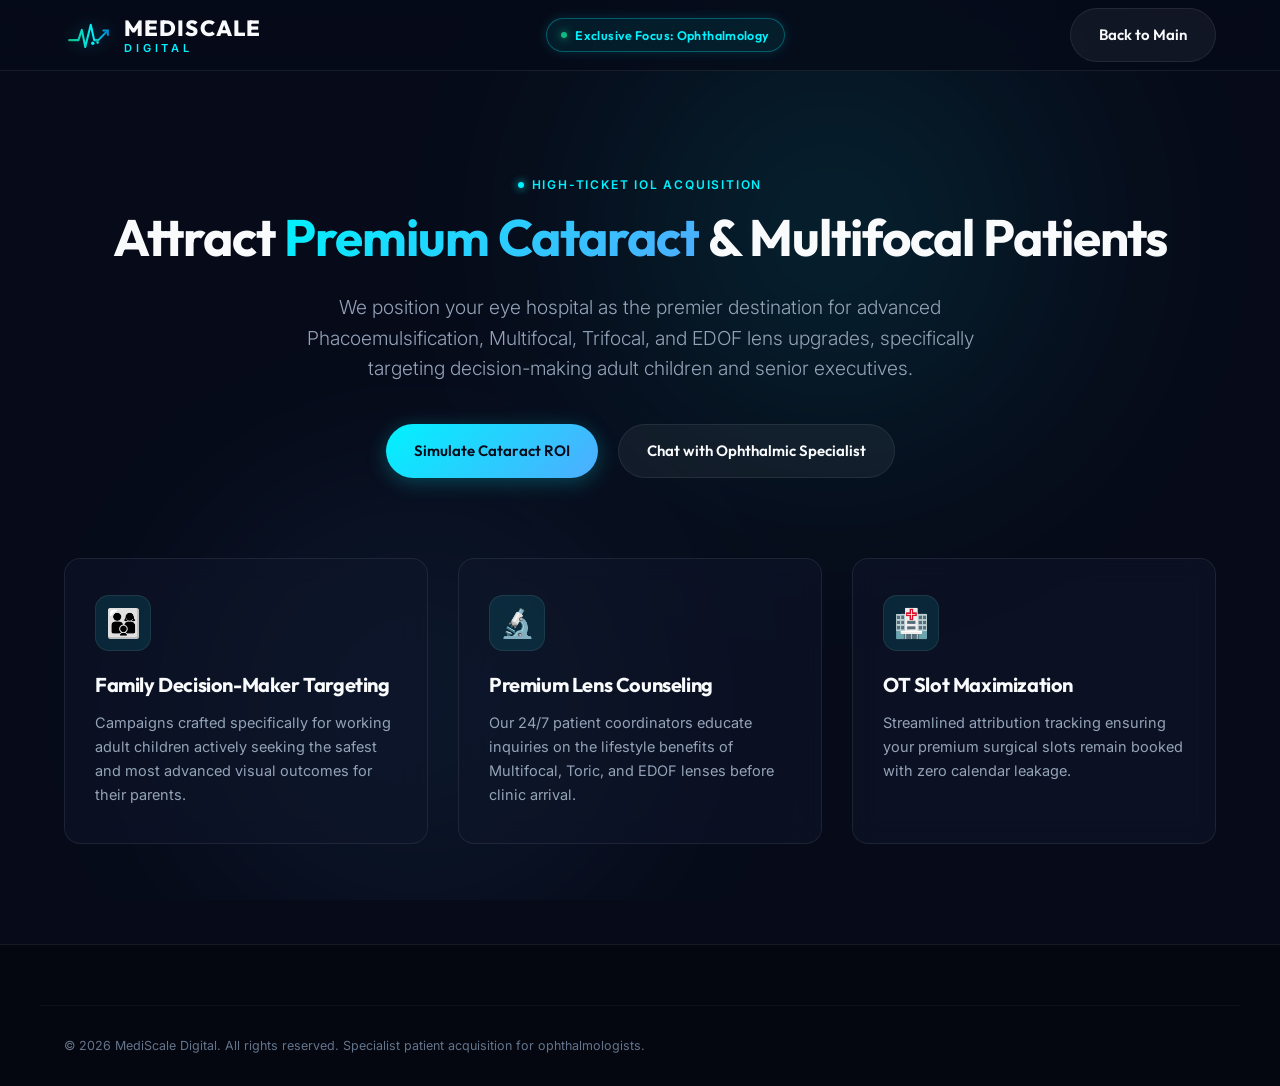
==== cataract-marketing/index.html @ 75ae9ee7 "feat: reposition to pure ophthalmic patient acquisition agency and remove dental vertical" ====
﻿<!DOCTYPE html>
<html lang="en">
<head>
    <meta charset="UTF-8">
    <meta name="viewport" content="width=device-width, initial-scale=1.0">
    <title>Premium Cataract & Multifocal IOL Marketing | MediScale Digital</title>
    <meta name="description" content="Generate high-ticket Premium Cataract, Multifocal, and Trifocal IOL bookings for your eye hospital. Ethically designed medical campaigns tailored for Tier-1 Indian families.">
    <meta name="robots" content="index, follow">
    <meta property="og:title" content="Premium Cataract & Multifocal IOL Marketing | MediScale Digital">
    <meta property="og:description" content="Fill your surgery slots with premium IOL candidates using targeted Google & Meta ad funnels.">
    <meta property="og:image" content="../assets/dashboard-preview.png">
    <meta property="og:type" content="website">
    <link rel="stylesheet" href="../style.css">
</head>
<body>
    <div class="bg-glow-wrapper">
        <div class="bg-glow glow-1"></div>
        <div class="bg-glow glow-2"></div>
    </div>

    <header class="header">
        <div class="container nav-container">
            <a href="/" class="logo">
                <svg class="logo-svg" width="48" height="48" viewBox="0 0 140 100" fill="none" xmlns="http://www.w3.org/2000/svg">
                    <path d="M15 65 H42 L52 35 L62 85 L78 20 L88 65 H100 L128 37" stroke="url(#logo-grad)" stroke-width="6" stroke-linecap="round" stroke-linejoin="round" />
                    <path d="M115 37 H128 V50" stroke="url(#logo-grad)" stroke-width="6" stroke-linecap="round" stroke-linejoin="round" />
                    <circle cx="84" cy="74" r="5" fill="#00f2fe" />
                    <circle cx="94" cy="66" r="3.5" fill="#10b981" />
                    <circle cx="98" cy="72" r="3.5" fill="#00f2fe" />
                    <defs>
                        <linearGradient id="logo-grad" x1="15" y1="52.5" x2="128" y2="52.5" gradientUnits="userSpaceOnUse">
                            <stop offset="0%" stop-color="#10b981" />
                            <stop offset="60%" stop-color="#00f2fe" />
                            <stop offset="100%" stop-color="#0284c7" />
                        </linearGradient>
                    </defs>
                </svg>
                <div class="logo-text-wrapper">
                    <span class="logo-title">MEDISCALE</span>
                    <span class="logo-subtitle">DIGITAL</span>
                </div>
            </a>
            <span class="focus-badge"><span class="badge-dot"></span>Exclusive Focus: Ophthalmology</span>
            <div class="nav-cta">
                <a href="/" class="btn btn-secondary">Back to Main</a>
            </div>
        </div>
    </header>

    <main>
        <section class="section-padding" style="padding-top: 170px;">
            <div class="container text-center">
                <span class="eyebrow">High-Ticket IOL Acquisition</span>
                <h1 style="font-size: 3.2rem; margin-bottom: 24px;">Attract <span class="text-gradient">Premium Cataract</span> & Multifocal Patients</h1>
                <p class="lead" style="margin-bottom: 40px;">
                    We position your eye hospital as the premier destination for advanced Phacoemulsification, Multifocal, Trifocal, and EDOF lens upgrades, specifically targeting decision-making adult children and senior executives.
                </p>
                <div style="display:flex; justify-content:center; gap:20px; flex-wrap:wrap;">
                    <a href="/#calculator" class="btn btn-primary">Simulate Cataract ROI</a>
                    <a href="https://wa.me/917008936930?text=Hi%20MediScale%20Digital%2C%20I%27d%20like%20to%20discuss%20Cataract%20IOL%20campaigns" class="btn btn-secondary" target="_blank">Chat with Ophthalmic Specialist</a>
                </div>

                <div class="mastery-grid" style="margin-top: 80px; text-align: left;">
                    <div class="glass-card mastery-card">
                        <div class="mastery-icon">👨‍👩‍👦</div>
                        <h3>Family Decision-Maker Targeting</h3>
                        <p>Campaigns crafted specifically for working adult children actively seeking the safest and most advanced visual outcomes for their parents.</p>
                    </div>
                    <div class="glass-card mastery-card">
                        <div class="mastery-icon">🔬</div>
                        <h3>Premium Lens Counseling</h3>
                        <p>Our 24/7 patient coordinators educate inquiries on the lifestyle benefits of Multifocal, Toric, and EDOF lenses before clinic arrival.</p>
                    </div>
                    <div class="glass-card mastery-card">
                        <div class="mastery-icon">🏥</div>
                        <h3>OT Slot Maximization</h3>
                        <p>Streamlined attribution tracking ensuring your premium surgical slots remain booked with zero calendar leakage.</p>
                    </div>
                </div>
            </div>
        </section>
    </main>

    <footer class="footer">
        <div class="container footer-bottom text-center">
            <p>&copy; 2026 MediScale Digital. All rights reserved. Specialist patient acquisition for ophthalmologists.</p>
        </div>
    </footer>
</body>
</html>
---- style.css ----
/* MediScale Digital Custom Styling System */
@import url('https://fonts.googleapis.com/css2?family=Inter:wght@300;400;500;600&family=Outfit:wght@400;500;600;700;800&display=swap');

:root {
    /* Color Palette */
    --bg-dark: #070b19;
    --bg-card: rgba(15, 23, 42, 0.55);
    --bg-card-hover: rgba(23, 37, 84, 0.7);
    --border-glass: rgba(255, 255, 255, 0.08);
    --border-hover: rgba(0, 242, 254, 0.25);
    
    --primary: #00f2fe; /* Neon Cyan */
    --primary-glow: rgba(0, 242, 254, 0.4);
    --secondary: #4facfe; /* Royal Blue */
    --secondary-glow: rgba(79, 172, 254, 0.4);
    --accent: #10b981; /* Green/Emerald for success/CTAs */
    --accent-glow: rgba(16, 185, 129, 0.3);
    
    --text-main: #f8fafc;
    --text-muted: #94a3b8;
    --text-dim: #64748b;
    
    /* Layout Constants */
    --max-width: 1200px;
    --transition: all 0.3s cubic-bezier(0.4, 0, 0.2, 1);
}

/* Base Styles */
* {
    margin: 0;
    padding: 0;
    box-sizing: border-box;
}

html {
    scroll-behavior: smooth;
    font-size: 16px;
}

body {
    background-color: var(--bg-dark);
    color: var(--text-main);
    font-family: 'Inter', sans-serif;
    line-height: 1.6;
    overflow-x: hidden;
}

h1, h2, h3, h4, h5, h6 {
    font-family: 'Outfit', sans-serif;
    font-weight: 700;
    letter-spacing: -0.02em;
    line-height: 1.2;
}

/* Background Gradients & Glow Effects */
.bg-glow-wrapper {
    position: fixed;
    top: 0;
    left: 0;
    width: 100vw;
    height: 100vh;
    z-index: -1;
    overflow: hidden;
    pointer-events: none;
}

.bg-glow {
    position: absolute;
    border-radius: 50%;
    filter: blur(120px);
    opacity: 0.15;
}

.glow-1 {
    top: -10%;
    right: 10%;
    width: 50vw;
    height: 50vw;
    background: radial-gradient(circle, var(--primary) 0%, transparent 70%);
}

.glow-2 {
    bottom: -10%;
    left: 10%;
    width: 45vw;
    height: 45vw;
    background: radial-gradient(circle, var(--secondary) 0%, transparent 70%);
}

/* Utilities */
.container {
    max-width: var(--max-width);
    margin: 0 auto;
    padding: 0 24px;
}

.section-padding {
    padding: 100px 0;
}

.text-center { text-align: center; }
.text-gradient {
    background: linear-gradient(135deg, var(--primary) 0%, var(--secondary) 100%);
    -webkit-background-clip: text;
    -webkit-text-fill-color: transparent;
}

.eyebrow {
    font-size: 12px;
    text-transform: uppercase;
    letter-spacing: 0.15em;
    color: var(--primary);
    font-weight: 600;
    margin-bottom: 12px;
    display: inline-flex;
    align-items: center;
    gap: 8px;
}

.eyebrow::before {
    content: '';
    display: block;
    width: 6px;
    height: 6px;
    background: var(--primary);
    border-radius: 50%;
    box-shadow: 0 0 8px var(--primary);
}

.lead {
    font-size: 1.2rem;
    color: var(--text-muted);
    max-width: 700px;
    margin: 16px auto 0;
    font-weight: 300;
}

/* Buttons */
.btn {
    display: inline-flex;
    align-items: center;
    justify-content: center;
    padding: 14px 28px;
    border-radius: 50px;
    font-family: 'Outfit', sans-serif;
    font-weight: 600;
    font-size: 15px;
    text-decoration: none;
    cursor: pointer;
    transition: var(--transition);
    border: none;
}

.btn-primary {
    background: linear-gradient(135deg, var(--primary) 0%, var(--secondary) 100%);
    color: #070b19;
    box-shadow: 0 4px 20px rgba(0, 242, 254, 0.25);
}

.btn-primary:hover {
    transform: translateY(-2px);
    box-shadow: 0 6px 24px rgba(0, 242, 254, 0.4);
}

.btn-secondary {
    background: rgba(255, 255, 255, 0.05);
    border: 1px solid var(--border-glass);
    color: var(--text-main);
}

.btn-secondary:hover {
    background: rgba(255, 255, 255, 0.1);
    border-color: var(--primary);
    color: var(--primary);
    transform: translateY(-2px);
}

.btn-accent {
    background: var(--accent);
    color: #070b19;
    box-shadow: 0 4px 15px var(--accent-glow);
}

.btn-accent:hover {
    transform: translateY(-2px);
    box-shadow: 0 6px 20px rgba(16, 185, 129, 0.5);
}

/* Glassmorphic Card */
.glass-card {
    background: var(--bg-card);
    border: 1px solid var(--border-glass);
    border-radius: 16px;
    backdrop-filter: blur(12px);
    -webkit-backdrop-filter: blur(12px);
    transition: var(--transition);
}

.glass-card:hover {
    border-color: var(--border-hover);
    background: var(--bg-card-hover);
    box-shadow: 0 12px 30px rgba(0, 0, 0, 0.3);
}

/* Header & Navigation */
.header {
    position: fixed;
    top: 0;
    left: 0;
    width: 100%;
    z-index: 1000;
    background: rgba(7, 11, 25, 0.7);
    backdrop-filter: blur(10px);
    -webkit-backdrop-filter: blur(10px);
    border-bottom: 1px solid var(--border-glass);
    transition: var(--transition);
}

.header.scrolled {
    padding: 10px 0;
    background: rgba(7, 11, 25, 0.92);
}

.nav-container {
    display: flex;
    justify-content: space-between;
    align-items: center;
    height: 70px;
}

.logo {
    display: flex;
    align-items: center;
    gap: 12px;
    text-decoration: none;
    color: var(--text-main);
}

.logo-svg {
    filter: drop-shadow(0 0 8px rgba(0, 242, 254, 0.25));
    transition: var(--transition);
}

.logo:hover .logo-svg {
    transform: scale(1.05);
    filter: drop-shadow(0 0 12px rgba(0, 242, 254, 0.45));
}

.logo-text-wrapper {
    display: flex;
    flex-direction: column;
    justify-content: center;
}

.logo-title {
    font-family: 'Outfit', sans-serif;
    font-size: 22px;
    font-weight: 800;
    letter-spacing: 0.05em;
    line-height: 1;
    color: var(--text-main);
}

.logo-subtitle {
    font-family: 'Inter', sans-serif;
    font-size: 11px;
    font-weight: 600;
    letter-spacing: 0.35em;
    line-height: 1;
    margin-top: 4px;
    color: var(--primary);
}

.nav-menu {
    display: flex;
    gap: 32px;
    list-style: none;
}

.nav-link {
    text-decoration: none;
    color: var(--text-muted);
    font-size: 14.5px;
    font-weight: 500;
    transition: var(--transition);
}

.nav-link:hover {
    color: var(--primary);
}

.mobile-menu-btn {
    display: none;
    background: none;
    border: none;
    color: var(--text-main);
    font-size: 24px;
    cursor: pointer;
}

/* Hero Section */
.hero {
    position: relative;
    padding-top: 160px;
    padding-bottom: 100px;
    display: grid;
    grid-template-columns: 1.1fr 0.9fr;
    gap: 60px;
    align-items: center;
}

.hero-content h1 {
    font-size: 3.5rem;
    font-weight: 800;
    line-height: 1.1;
    margin-bottom: 24px;
}

.hero-content p {
    font-size: 1.2rem;
    color: var(--text-muted);
    margin-bottom: 36px;
    font-weight: 300;
}

.hero-ctas {
    display: flex;
    gap: 16px;
    margin-bottom: 40px;
}

.hero-stats {
    display: grid;
    grid-template-columns: repeat(3, 1fr);
    gap: 20px;
    border-top: 1px solid var(--border-glass);
    padding-top: 30px;
}

.hero-stat-item h3 {
    font-size: 2rem;
    font-weight: 700;
    color: var(--primary);
}

.hero-stat-item p {
    font-size: 13px;
    color: var(--text-muted);
    margin: 4px 0 0;
}

.hero-visual {
    position: relative;
    width: 100%;
}

.dashboard-showcase {
    position: relative;
    border-radius: 16px;
    border: 1px solid var(--border-glass);
    overflow: hidden;
    box-shadow: 0 20px 50px rgba(0, 0, 0, 0.4);
    background: #0d1527;
}

.dashboard-showcase img {
    width: 100%;
    height: auto;
    display: block;
    opacity: 0.85;
}

.showcase-overlay {
    position: absolute;
    inset: 0;
    background: linear-gradient(to top, rgba(7, 11, 25, 0.9) 10%, rgba(7, 11, 25, 0.1) 100%);
    display: flex;
    flex-direction: column;
    justify-content: flex-end;
    padding: 30px;
}

.floating-badge {
    position: absolute;
    background: rgba(15, 23, 42, 0.85);
    border: 1px solid var(--primary);
    backdrop-filter: blur(8px);
    border-radius: 12px;
    padding: 12px 18px;
    display: flex;
    align-items: center;
    gap: 12px;
    box-shadow: 0 8px 24px rgba(0, 242, 254, 0.2);
    animation: float 4s ease-in-out infinite;
}

.badge-1 {
    top: 10%;
    left: -20px;
}

.badge-2 {
    bottom: 15%;
    right: -20px;
    animation-delay: 2s;
    border-color: var(--secondary);
}

.badge-icon {
    font-size: 20px;
    background: rgba(0, 242, 254, 0.1);
    width: 36px;
    height: 36px;
    border-radius: 8px;
    display: flex;
    align-items: center;
    justify-content: center;
    color: var(--primary);
}

.badge-2 .badge-icon {
    color: var(--secondary);
    background: rgba(79, 172, 254, 0.1);
}

.badge-info h4 {
    font-size: 14px;
    font-weight: 600;
}

.badge-info p {
    font-size: 11px;
    color: var(--text-muted);
}

/* Niche Selector section */
.niche-section {
    position: relative;
    background: rgba(255, 255, 255, 0.01);
    border-top: 1px solid var(--border-glass);
    border-bottom: 1px solid var(--border-glass);
}

.tab-control {
    display: flex;
    justify-content: center;
    gap: 16px;
    margin-top: 40px;
    margin-bottom: 50px;
}

.tab-btn {
    background: rgba(255, 255, 255, 0.03);
    border: 1px solid var(--border-glass);
    color: var(--text-muted);
    padding: 14px 32px;
    border-radius: 50px;
    font-size: 16px;
    font-weight: 600;
    font-family: 'Outfit', sans-serif;
    cursor: pointer;
    transition: var(--transition);
}

.tab-btn.active {
    background: linear-gradient(135deg, var(--primary) 0%, var(--secondary) 100%);
    color: #070b19;
    box-shadow: 0 4px 20px rgba(0, 242, 254, 0.2);
    border-color: transparent;
}

.tab-content {
    display: none;
    animation: fadeIn 0.5s ease;
}

.tab-content.active {
    display: block;
}

.niche-grid {
    display: grid;
    grid-template-columns: 1fr 1.1fr;
    gap: 50px;
    align-items: center;
}

.niche-image {
    position: relative;
    border-radius: 16px;
    overflow: hidden;
    border: 1px solid var(--border-glass);
}

.niche-image img {
    width: 100%;
    height: 400px;
    object-fit: cover;
    display: block;
}

.niche-features {
    display: flex;
    flex-direction: column;
    gap: 24px;
}

.feature-box {
    display: flex;
    gap: 16px;
    padding: 20px;
}

.feature-box-icon {
    font-size: 24px;
    color: var(--primary);
    background: rgba(0, 242, 254, 0.08);
    width: 48px;
    height: 48px;
    border-radius: 12px;
    display: flex;
    align-items: center;
    justify-content: center;
    flex-shrink: 0;
}

.feature-box-info h3 {
    font-size: 18px;
    font-weight: 600;
    margin-bottom: 6px;
}

.feature-box-info p {
    font-size: 14px;
    color: var(--text-muted);
}

/* Service capabilities */
.services-grid {
    display: grid;
    grid-template-columns: repeat(auto-fit, minmax(340px, 1fr));
    gap: 30px;
    margin-top: 50px;
}

.service-card {
    padding: 40px;
    display: flex;
    flex-direction: column;
    align-items: flex-start;
}

.service-icon {
    font-size: 32px;
    background: linear-gradient(135deg, rgba(0, 242, 254, 0.1) 0%, rgba(79, 172, 254, 0.1) 100%);
    color: var(--primary);
    width: 64px;
    height: 64px;
    border-radius: 16px;
    display: flex;
    align-items: center;
    justify-content: center;
    margin-bottom: 24px;
    border: 1px solid var(--border-glass);
}

.service-card h3 {
    font-size: 22px;
    margin-bottom: 16px;
}

.service-card p {
    font-size: 14.5px;
    color: var(--text-muted);
    margin-bottom: 20px;
}

.service-bullets {
    list-style: none;
    display: flex;
    flex-direction: column;
    gap: 12px;
}

.service-bullets li {
    display: flex;
    align-items: center;
    gap: 10px;
    font-size: 14px;
    color: var(--text-muted);
}

.service-bullets li::before {
    content: '✓';
    color: var(--primary);
    font-weight: bold;
}

/* ROI Calculator Section */
.calc-section {
    background: linear-gradient(180deg, rgba(7, 11, 25, 0) 0%, rgba(0, 242, 254, 0.02) 50%, rgba(7, 11, 25, 0) 100%);
}

.calc-container {
    display: grid;
    grid-template-columns: 1fr 1fr;
    gap: 50px;
    align-items: stretch;
    margin-top: 50px;
}

.calc-inputs {
    padding: 40px;
    display: flex;
    flex-direction: column;
    gap: 30px;
}

.calc-group {
    display: flex;
    flex-direction: column;
    gap: 10px;
}

.calc-label {
    font-size: 14.5px;
    font-weight: 500;
    color: var(--text-main);
    display: flex;
    justify-content: space-between;
}

.calc-label span:last-child {
    color: var(--primary);
    font-weight: 700;
}

.calc-select {
    background: rgba(255, 255, 255, 0.05);
    border: 1px solid var(--border-glass);
    color: var(--white);
    padding: 12px 18px;
    border-radius: 8px;
    font-size: 15px;
    outline: none;
    font-family: inherit;
    cursor: pointer;
    transition: var(--transition);
}

.calc-select:focus {
    border-color: var(--primary);
}

.calc-range {
    -webkit-appearance: none;
    width: 100%;
    height: 6px;
    border-radius: 3px;
    background: rgba(255, 255, 255, 0.1);
    outline: none;
    transition: var(--transition);
}

.calc-range::-webkit-slider-thumb {
    -webkit-appearance: none;
    appearance: none;
    width: 20px;
    height: 20px;
    border-radius: 50%;
    background: var(--primary);
    cursor: pointer;
    box-shadow: 0 0 10px var(--primary);
    transition: var(--transition);
}

.calc-range::-webkit-slider-thumb:hover {
    transform: scale(1.2);
}

.calc-results {
    background: linear-gradient(135deg, rgba(15, 23, 42, 0.8) 0%, rgba(7, 11, 25, 0.95) 100%);
    border: 1px solid var(--primary);
    border-radius: 20px;
    padding: 40px;
    display: flex;
    flex-direction: column;
    justify-content: space-between;
    box-shadow: 0 20px 40px rgba(0, 242, 254, 0.08);
}

.results-header {
    border-bottom: 1px solid var(--border-glass);
    padding-bottom: 20px;
    margin-bottom: 30px;
}

.results-grid {
    display: grid;
    grid-template-columns: 1fr 1fr;
    gap: 30px;
    margin-bottom: 40px;
}

.result-item h4 {
    font-size: 13px;
    text-transform: uppercase;
    letter-spacing: 0.08em;
    color: var(--text-muted);
    margin-bottom: 6px;
}

.result-val {
    font-size: 2rem;
    font-weight: 800;
    color: var(--white);
    font-family: 'Outfit', sans-serif;
}

.result-val.highlight {
    color: var(--primary);
    text-shadow: 0 0 15px var(--primary-glow);
}

/* Comparison Table */
.table-wrap {
    overflow-x: auto;
    margin-top: 50px;
    border-radius: 12px;
    border: 1px solid var(--border-glass);
    background: rgba(255, 255, 255, 0.02);
}

.benchmark-table {
    width: 100%;
    border-collapse: collapse;
    text-align: left;
    font-size: 14.5px;
    min-width: 600px;
}

.benchmark-table th {
    background: rgba(15, 23, 42, 0.7);
    padding: 18px 24px;
    font-family: 'Outfit', sans-serif;
    font-weight: 600;
    text-transform: uppercase;
    font-size: 11px;
    letter-spacing: 0.1em;
    color: var(--primary);
    border-bottom: 1px solid var(--border-glass);
}

.benchmark-table td {
    padding: 18px 24px;
    border-bottom: 1px solid rgba(255, 255, 255, 0.04);
}

.benchmark-table tbody tr:hover {
    background: rgba(255, 255, 255, 0.03);
}

.pill {
    display: inline-flex;
    align-items: center;
    padding: 3px 10px;
    border-radius: 50px;
    font-size: 11.5px;
    font-weight: 600;
}

.pill-cyan {
    background: rgba(0, 242, 254, 0.1);
    color: var(--primary);
    border: 1px solid rgba(0, 242, 254, 0.2);
}

.pill-royal {
    background: rgba(79, 172, 254, 0.1);
    color: var(--secondary);
    border: 1px solid rgba(79, 172, 254, 0.2);
}

/* Process Roadmap */
.roadmap-grid {
    display: grid;
    grid-template-columns: repeat(3, 1fr);
    gap: 30px;
    margin-top: 50px;
    position: relative;
}

.roadmap-card {
    padding: 30px;
    position: relative;
}

.roadmap-num {
    position: absolute;
    top: -24px;
    left: 30px;
    width: 48px;
    height: 48px;
    border-radius: 50%;
    background: linear-gradient(135deg, var(--primary) 0%, var(--secondary) 100%);
    color: #070b19;
    font-family: 'Outfit', sans-serif;
    font-weight: 800;
    font-size: 18px;
    display: flex;
    align-items: center;
    justify-content: center;
    box-shadow: 0 0 15px var(--primary-glow);
}

.roadmap-card h3 {
    margin-top: 15px;
    font-size: 18px;
    margin-bottom: 10px;
}

.roadmap-card p {
    font-size: 13.5px;
    color: var(--text-muted);
}

/* Testimonials */
.testimonials-grid {
    display: grid;
    grid-template-columns: repeat(auto-fit, minmax(320px, 1fr));
    gap: 30px;
    margin-top: 50px;
}

.testimonial-card {
    padding: 30px;
    display: flex;
    flex-direction: column;
    justify-content: space-between;
    height: 100%;
}

.test-text {
    font-size: 14.5px;
    color: var(--text-muted);
    font-style: italic;
    line-height: 1.7;
    margin-bottom: 24px;
}

.test-footer {
    display: flex;
    align-items: center;
    gap: 14px;
}

.test-avatar {
    width: 48px;
    height: 48px;
    border-radius: 50%;
    object-fit: cover;
    border: 1px solid var(--primary);
}

.test-meta h4 {
    font-size: 14.5px;
    font-weight: 600;
}

.test-meta p {
    font-size: 12px;
    color: var(--text-dim);
}

.rating {
    color: #f59e0b;
    margin-bottom: 15px;
    font-size: 14px;
}

/* FAQs accordion */
.faq-wrap {
    max-width: 800px;
    margin: 50px auto 0;
    display: flex;
    flex-direction: column;
    gap: 16px;
}

.faq-item {
    border: 1px solid var(--border-glass);
    border-radius: 12px;
    overflow: hidden;
    transition: var(--transition);
}

.faq-btn {
    width: 100%;
    background: var(--bg-card);
    border: none;
    color: var(--text-main);
    padding: 20px 24px;
    text-align: left;
    font-family: 'Outfit', sans-serif;
    font-size: 16.5px;
    font-weight: 600;
    cursor: pointer;
    display: flex;
    justify-content: space-between;
    align-items: center;
    transition: var(--transition);
}

.faq-btn:hover {
    color: var(--primary);
    background: rgba(255, 255, 255, 0.02);
}

.faq-icon {
    font-size: 18px;
    transition: transform 0.3s ease;
    color: var(--primary);
}

.faq-content {
    max-height: 0;
    overflow: hidden;
    background: rgba(0, 0, 0, 0.2);
    transition: max-height 0.3s cubic-bezier(0.4, 0, 0.2, 1);
}

.faq-content-inner {
    padding: 24px;
    font-size: 14.5px;
    color: var(--text-muted);
    border-top: 1px solid var(--border-glass);
    line-height: 1.7;
}

.faq-item.active {
    border-color: var(--primary);
}

.faq-item.active .faq-icon {
    transform: rotate(45deg);
}

.faq-item.active .faq-content {
    max-height: 250px;
}

/* Contact Audit CTA Section */
.cta-banner {
    position: relative;
    border-radius: 24px;
    padding: 60px 40px;
    text-align: center;
    overflow: hidden;
    margin-top: 60px;
    box-shadow: 0 20px 40px rgba(0, 242, 254, 0.05);
}

.cta-banner-bg {
    position: absolute;
    inset: 0;
    background: radial-gradient(circle at 50% 50%, rgba(0, 242, 254, 0.12) 0%, transparent 60%), rgba(15, 23, 42, 0.85);
    z-index: -1;
}

.cta-banner h2 {
    font-size: 2.5rem;
    margin-bottom: 16px;
}

.cta-banner p {
    color: var(--text-muted);
    max-width: 600px;
    margin: 0 auto 30px;
    font-size: 1.05rem;
}

.cta-buttons {
    display: flex;
    justify-content: center;
    gap: 16px;
    flex-wrap: wrap;
}

/* Modal Booking Form */
.modal {
    position: fixed;
    inset: 0;
    background: rgba(7, 11, 25, 0.85);
    backdrop-filter: blur(8px);
    z-index: 2000;
    display: flex;
    align-items: center;
    justify-content: center;
    opacity: 0;
    pointer-events: none;
    transition: opacity 0.3s ease;
}

.modal.active {
    opacity: 1;
    pointer-events: all;
}

.modal-card {
    width: 100%;
    max-width: 520px;
    padding: 40px;
    position: relative;
    border-radius: 20px;
    box-shadow: 0 20px 50px rgba(0, 0, 0, 0.5);
    border: 1px solid var(--primary);
    background: #0d1527;
}

.modal-close {
    position: absolute;
    top: 20px;
    right: 20px;
    background: none;
    border: none;
    color: var(--text-muted);
    font-size: 24px;
    cursor: pointer;
    transition: var(--transition);
}

.modal-close:hover {
    color: var(--primary);
}

.modal-header {
    margin-bottom: 24px;
}

.modal-header h3 {
    font-size: 22px;
}

.modal-header p {
    font-size: 13.5px;
    color: var(--text-muted);
    margin-top: 4px;
}

.form-group {
    margin-bottom: 20px;
    display: flex;
    flex-direction: column;
    gap: 8px;
}

.form-group label {
    font-size: 13.5px;
    font-weight: 500;
    color: var(--text-muted);
}

.form-control {
    background: rgba(255, 255, 255, 0.05);
    border: 1px solid var(--border-glass);
    border-radius: 8px;
    padding: 12px 16px;
    color: var(--white);
    font-family: inherit;
    font-size: 14.5px;
    outline: none;
    transition: var(--transition);
}

.form-control:focus {
    border-color: var(--primary);
    box-shadow: 0 0 10px rgba(0, 242, 254, 0.1);
}

/* Simulated Video Player */
.video-preview {
    position: relative;
    width: 100%;
    aspect-ratio: 16/9;
    border-radius: 16px;
    overflow: hidden;
    border: 1px solid var(--border-glass);
    cursor: pointer;
    box-shadow: 0 12px 30px rgba(0,0,0,0.3);
}

.video-preview img {
    width: 100%;
    height: 100%;
    object-fit: cover;
    display: block;
    transition: transform 0.5s ease;
}

.video-preview:hover img {
    transform: scale(1.03);
}

.video-play-btn {
    position: absolute;
    inset: 0;
    margin: auto;
    width: 70px;
    height: 70px;
    background: var(--primary);
    border-radius: 50%;
    display: flex;
    align-items: center;
    justify-content: center;
    box-shadow: 0 0 25px var(--primary-glow);
    transition: var(--transition);
}

.video-preview:hover .video-play-btn {
    transform: scale(1.1);
    background: var(--secondary);
    box-shadow: 0 0 30px var(--secondary-glow);
}

.video-play-btn::after {
    content: '';
    display: block;
    width: 0;
    height: 0;
    border-top: 10px solid transparent;
    border-bottom: 10px solid transparent;
    border-left: 16px solid #070b19;
    margin-left: 5px;
}

/* Footer */
.footer {
    border-top: 1px solid var(--border-glass);
    padding: 60px 0 30px;
    background: #040710;
}

.footer-grid {
    display: grid;
    grid-template-columns: 1.5fr 1fr 1fr 1.2fr;
    gap: 60px;
    margin-bottom: 40px;
}

.footer-brand h4 {
    font-size: 18px;
    margin-bottom: 15px;
}

.footer-brand p {
    font-size: 13.5px;
    color: var(--text-muted);
    margin-bottom: 20px;
    max-width: 320px;
}

.footer-links h4 {
    font-size: 15px;
    text-transform: uppercase;
    letter-spacing: 0.08em;
    color: var(--primary);
    margin-bottom: 20px;
}

.footer-links ul {
    list-style: none;
    display: flex;
    flex-direction: column;
    gap: 12px;
}

.footer-links a {
    text-decoration: none;
    color: var(--text-muted);
    font-size: 14px;
    transition: var(--transition);
}

.footer-links a:hover {
    color: var(--primary);
}

.footer-bottom {
    border-top: 1px solid rgba(255, 255, 255, 0.04);
    padding-top: 30px;
    display: flex;
    justify-content: space-between;
    align-items: center;
    font-size: 12.5px;
    color: var(--text-dim);
}

.footer-bottom-links {
    display: flex;
    gap: 20px;
}

/* Animations */
@keyframes float {
    0%, 100% { transform: translateY(0); }
    50% { transform: translateY(-10px); }
}

@keyframes fadeIn {
    from { opacity: 0; transform: translateY(10px); }
    to { opacity: 1; transform: translateY(0); }
}
/* Exclusive Focus Badge */
.focus-badge {
    display: inline-flex;
    align-items: center;
    gap: 8px;
    padding: 6px 14px;
    border-radius: 9999px;
    background: rgba(0, 242, 254, 0.08);
    border: 1px solid rgba(0, 242, 254, 0.3);
    color: var(--primary);
    font-family: 'Outfit', sans-serif;
    font-size: 12.5px;
    font-weight: 600;
    letter-spacing: 0.03em;
    box-shadow: 0 0 12px rgba(0, 242, 254, 0.15);
    white-space: nowrap;
}
.focus-badge .badge-dot {
    width: 6px;
    height: 6px;
    border-radius: 50%;
    background: var(--accent);
    box-shadow: 0 0 8px var(--accent);
}

/* Ophthalmology 3-Card Mastery Grid */
.mastery-grid {
    display: grid;
    grid-template-columns: repeat(auto-fit, minmax(320px, 1fr));
    gap: 30px;
    margin-top: 50px;
}
.mastery-card {
    padding: 36px 30px;
    display: flex;
    flex-direction: column;
    align-items: flex-start;
    position: relative;
    overflow: hidden;
}
.mastery-card::before {
    content: '';
    position: absolute;
    top: 0;
    left: 0;
    width: 100%;
    height: 3px;
    background: linear-gradient(90deg, var(--primary), var(--secondary));
    opacity: 0;
    transition: var(--transition);
}
.mastery-card:hover::before {
    opacity: 1;
}
.mastery-icon {
    font-size: 28px;
    background: rgba(0, 242, 254, 0.1);
    width: 56px;
    height: 56px;
    border-radius: 14px;
    display: flex;
    align-items: center;
    justify-content: center;
    margin-bottom: 22px;
    border: 1px solid var(--border-glass);
}
.mastery-card h3 {
    font-size: 20px;
    margin-bottom: 14px;
    color: var(--text-main);
}
.mastery-card p {
    font-size: 14.5px;
    color: var(--text-muted);
    line-height: 1.65;
}

/* Mock WhatsApp Conversation Box */
.chat-mock-container {
    margin-top: 40px;
    max-width: 680px;
    margin-left: auto;
    margin-right: auto;
    border-radius: 16px;
    border: 1px solid var(--border-glass);
    background: rgba(11, 20, 36, 0.85);
    backdrop-filter: blur(12px);
    overflow: hidden;
    box-shadow: 0 16px 40px rgba(0, 0, 0, 0.35);
}
.chat-header {
    background: rgba(15, 23, 42, 0.95);
    border-bottom: 1px solid var(--border-glass);
    padding: 14px 20px;
    display: flex;
    align-items: center;
    justify-content: space-between;
}
.chat-header-user {
    display: flex;
    align-items: center;
    gap: 12px;
}
.chat-avatar {
    width: 38px;
    height: 38px;
    border-radius: 50%;
    background: linear-gradient(135deg, var(--primary), var(--secondary));
    display: flex;
    align-items: center;
    justify-content: center;
    font-weight: 700;
    color: #070b19;
    font-size: 14px;
}
.chat-title {
    font-size: 14px;
    font-weight: 600;
    color: var(--text-main);
}
.chat-status {
    font-size: 11.5px;
    color: var(--accent);
    display: flex;
    align-items: center;
    gap: 6px;
}
.chat-status::before {
    content: '';
    display: inline-block;
    width: 6px;
    height: 6px;
    border-radius: 50%;
    background: var(--accent);
    box-shadow: 0 0 6px var(--accent);
}
.chat-body {
    padding: 24px 20px;
    display: flex;
    flex-direction: column;
    gap: 16px;
    background: radial-gradient(circle at center, rgba(0, 242, 254, 0.02) 0%, transparent 70%);
}
.chat-bubble {
    max-width: 82%;
    padding: 14px 18px;
    border-radius: 14px;
    font-size: 14px;
    line-height: 1.5;
    position: relative;
}
.chat-bubble-patient {
    align-self: flex-start;
    background: rgba(30, 41, 59, 0.8);
    border: 1px solid var(--border-glass);
    color: var(--text-main);
    border-bottom-left-radius: 4px;
}
.chat-bubble-system {
    align-self: flex-end;
    background: linear-gradient(135deg, rgba(2, 132, 199, 0.25) 0%, rgba(0, 242, 254, 0.15) 100%);
    border: 1px solid rgba(0, 242, 254, 0.3);
    color: var(--text-main);
    border-bottom-right-radius: 4px;
}
.chat-bubble-label {
    font-size: 11px;
    font-weight: 700;
    text-transform: uppercase;
    letter-spacing: 0.05em;
    margin-bottom: 4px;
    color: var(--primary);
}
.chat-bubble-patient .chat-bubble-label {
    color: var(--text-muted);
}
.chat-timestamp {
    font-size: 10px;
    color: var(--text-dim);
    text-align: right;
    margin-top: 4px;
}

.table-note {
    margin-top: 24px;
    font-size: 14px;
    color: var(--text-muted);
    text-align: center;
    font-style: italic;
}

/* Media Queries */
@media (max-width: 992px) {
    .hero {
        grid-template-columns: 1fr;
        gap: 50px;
        text-align: center;
        padding-top: 130px;
    }
    
    .hero-ctas {
        justify-content: center;
    }
    
    .hero-stats {
        justify-content: center;
        max-width: 500px;
        margin: 0 auto;
    }
    
    .niche-grid {
        grid-template-columns: 1fr;
        gap: 40px;
    }
    
    .calc-container {
        grid-template-columns: 1fr;
    }
    
    .roadmap-grid {
        grid-template-columns: 1fr;
        gap: 50px;
    }
    
    .roadmap-card {
        border-bottom: 1px solid var(--border-glass);
        padding-bottom: 30px;
    }
}

@media (max-width: 768px) {
    .nav-menu {
        display: none; /* In real implementation we'd add responsive mobile drawer */
    }
    
    .mobile-menu-btn {
        display: block;
    }
    
    .hero-content h1 {
        font-size: 2.6rem;
    }
    
    .section-padding {
        padding: 70px 0;
    }
    
    .footer-grid {
        grid-template-columns: 1fr;
        gap: 40px;
    }
}
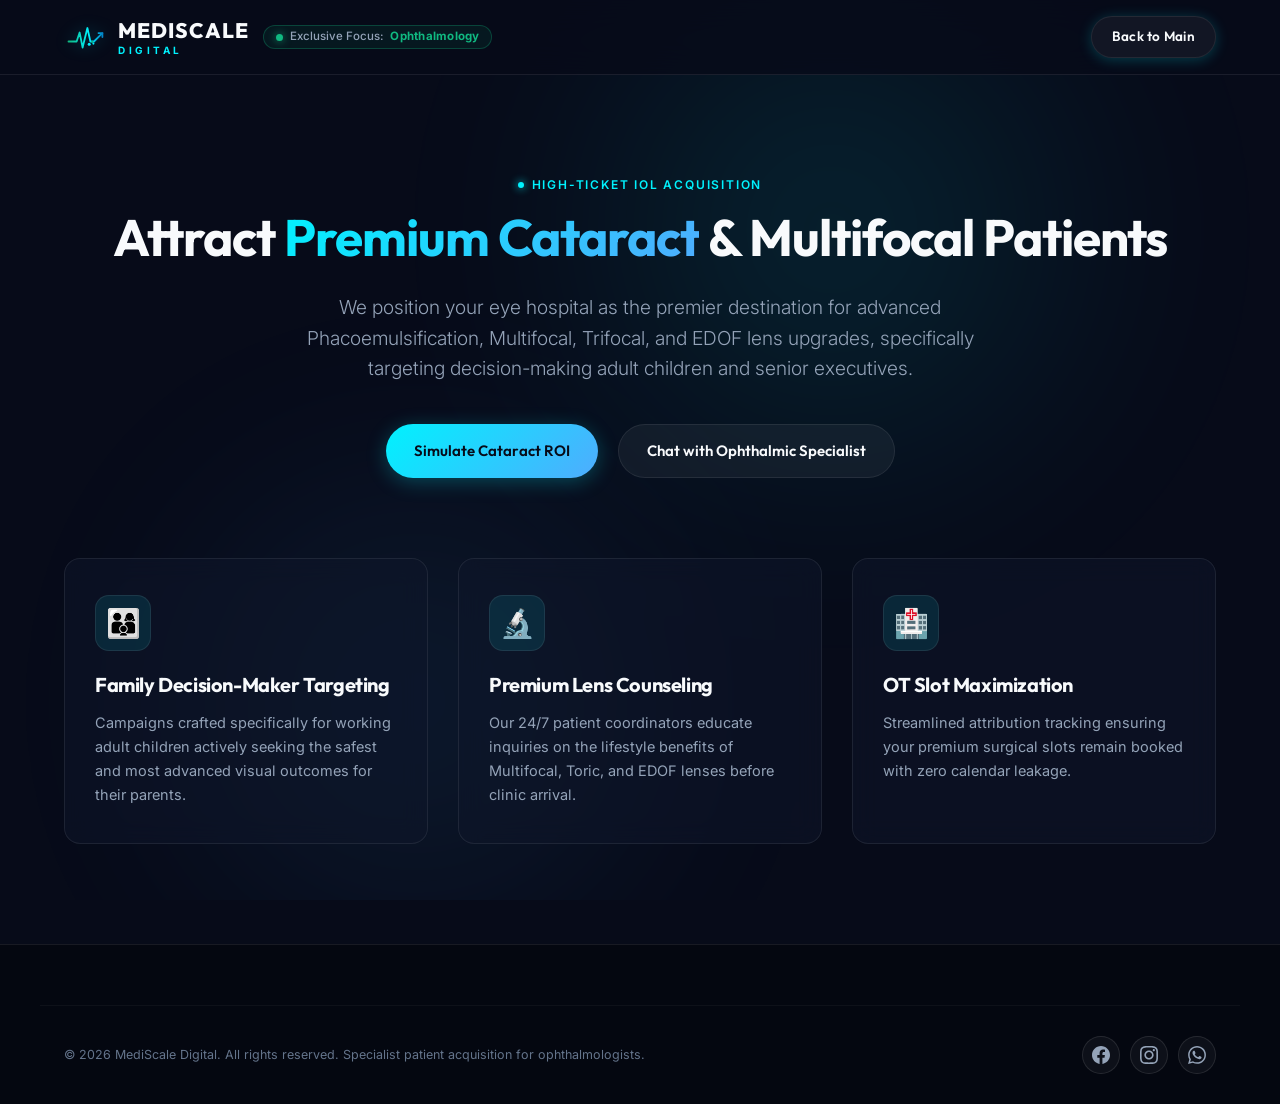
==== commit 3bdd4170: "feat: redesign header UI and update official social media links" ====
--- a/cataract-marketing/index.html
+++ b/cataract-marketing/index.html
@@ -1,4 +1,4 @@
-﻿<!DOCTYPE html>
+<!DOCTYPE html>
 <html lang="en">
 <head>
     <meta charset="UTF-8">
@@ -20,29 +20,35 @@
 
     <header class="header">
         <div class="container nav-container">
-            <a href="/" class="logo">
-                <svg class="logo-svg" width="48" height="48" viewBox="0 0 140 100" fill="none" xmlns="http://www.w3.org/2000/svg">
-                    <path d="M15 65 H42 L52 35 L62 85 L78 20 L88 65 H100 L128 37" stroke="url(#logo-grad)" stroke-width="6" stroke-linecap="round" stroke-linejoin="round" />
-                    <path d="M115 37 H128 V50" stroke="url(#logo-grad)" stroke-width="6" stroke-linecap="round" stroke-linejoin="round" />
-                    <circle cx="84" cy="74" r="5" fill="#00f2fe" />
-                    <circle cx="94" cy="66" r="3.5" fill="#10b981" />
-                    <circle cx="98" cy="72" r="3.5" fill="#00f2fe" />
-                    <defs>
-                        <linearGradient id="logo-grad" x1="15" y1="52.5" x2="128" y2="52.5" gradientUnits="userSpaceOnUse">
-                            <stop offset="0%" stop-color="#10b981" />
-                            <stop offset="60%" stop-color="#00f2fe" />
-                            <stop offset="100%" stop-color="#0284c7" />
-                        </linearGradient>
-                    </defs>
-                </svg>
-                <div class="logo-text-wrapper">
-                    <span class="logo-title">MEDISCALE</span>
-                    <span class="logo-subtitle">DIGITAL</span>
+            <div class="nav-brand-group">
+                <a href="/" class="logo">
+                    <svg class="logo-svg" width="42" height="42" viewBox="0 0 140 100" fill="none" xmlns="http://www.w3.org/2000/svg">
+                        <path d="M15 65 H42 L52 35 L62 85 L78 20 L88 65 H100 L128 37" stroke="url(#logo-grad)" stroke-width="6" stroke-linecap="round" stroke-linejoin="round" />
+                        <path d="M115 37 H128 V50" stroke="url(#logo-grad)" stroke-width="6" stroke-linecap="round" stroke-linejoin="round" />
+                        <circle cx="84" cy="74" r="5" fill="#00f2fe" />
+                        <circle cx="94" cy="66" r="3.5" fill="#10b981" />
+                        <circle cx="98" cy="72" r="3.5" fill="#00f2fe" />
+                        <defs>
+                            <linearGradient id="logo-grad" x1="15" y1="52.5" x2="128" y2="52.5" gradientUnits="userSpaceOnUse">
+                                <stop offset="0%" stop-color="#10b981" />
+                                <stop offset="60%" stop-color="#00f2fe" />
+                                <stop offset="100%" stop-color="#0284c7" />
+                            </linearGradient>
+                        </defs>
+                    </svg>
+                    <div class="logo-text-wrapper">
+                        <span class="logo-title">MEDISCALE</span>
+                        <span class="logo-subtitle">DIGITAL</span>
+                    </div>
+                </a>
+                <div class="nav-badge-pill">
+                    <span class="badge-dot"></span>
+                    <span class="badge-label">Exclusive Focus:</span>
+                    <span class="badge-focus">Ophthalmology</span>
                 </div>
-            </a>
-            <span class="focus-badge"><span class="badge-dot"></span>Exclusive Focus: Ophthalmology</span>
-            <div class="nav-cta">
-                <a href="/" class="btn btn-secondary">Back to Main</a>
+            </div>
+            <div class="nav-actions">
+                <a href="/" class="btn btn-secondary nav-btn">Back to Main</a>
             </div>
         </div>
     </header>
@@ -82,8 +88,19 @@
     </main>
 
     <footer class="footer">
-        <div class="container footer-bottom text-center">
+        <div class="container footer-bottom" style="display:flex; justify-content:space-between; align-items:center; flex-wrap:wrap; gap:16px;">
             <p>&copy; 2026 MediScale Digital. All rights reserved. Specialist patient acquisition for ophthalmologists.</p>
+            <div class="footer-social-pills" style="margin-top:0;">
+                <a href="https://www.facebook.com/profile.php?id=61592114041472" target="_blank" rel="noopener" class="social-pill-btn" aria-label="MediScale Digital on Facebook" title="Visit Facebook Page">
+                    <svg width="18" height="18" viewBox="0 0 24 24" fill="currentColor"><path d="M24 12.073c0-6.627-5.373-12-12-12s-12 5.373-12 12c0 5.99 4.388 10.954 10.125 11.854v-8.385H7.078v-3.47h3.047V9.43c0-3.007 1.792-4.669 4.533-4.669 1.312 0 2.686.235 2.686.235v2.953H15.83c-1.491 0-1.956.925-1.956 1.874v2.25h3.328l-.532 3.47h-2.796v8.385C19.612 23.027 24 18.062 24 12.073z"/></svg>
+                </a>
+                <a href="https://www.instagram.com/service.mediscale/" target="_blank" rel="noopener" class="social-pill-btn" aria-label="MediScale Digital on Instagram" title="Visit Instagram Profile">
+                    <svg width="18" height="18" viewBox="0 0 24 24" fill="currentColor"><path d="M12 2.163c3.204 0 3.584.012 4.85.07 3.252.148 4.771 1.691 4.919 4.919.058 1.265.069 1.645.069 4.849 0 3.205-.012 3.584-.069 4.849-.149 3.225-1.664 4.771-4.919 4.919-1.266.058-1.644.07-4.85.07-3.204 0-3.584-.012-4.849-.07-3.26-.149-4.771-1.699-4.919-4.92-.058-1.265-.07-1.644-.07-4.849 0-3.204.013-3.583.07-4.849.149-3.227 1.664-4.771 4.919-4.919 1.266-.057 1.645-.069 4.849-.069zm0-2.163c-3.259 0-3.667.014-4.947.072-4.358.2-6.78 2.618-6.98 6.98-.059 1.281-.073 1.689-.073 4.948 0 3.259.014 3.668.072 4.948.2 4.358 2.618 6.78 6.98 6.98 1.281.058 1.689.072 4.948.072 3.259 0 3.668-.014 4.948-.072 4.354-.2 6.782-2.618 6.979-6.98.059-1.28.073-1.689.073-4.948 0-3.259-.014-3.667-.072-4.947-.196-4.354-2.617-6.78-6.979-6.98-1.281-.059-1.69-.073-4.949-.073zm0 5.838c-3.403 0-6.162 2.759-6.162 6.162s2.759 6.163 6.162 6.163 6.162-2.759 6.162-6.163c0-3.403-2.759-6.162-6.162-6.162zm0 10.162c-2.209 0-4-1.79-4-4 0-2.209 1.791-4 4-4s4 1.791 4 4c0 2.21-1.791 4-4 4zm6.406-11.845c-.796 0-1.441.645-1.441 1.44s.645 1.44 1.441 1.44c.795 0 1.439-.645 1.439-1.44s-.644-1.44-1.439-1.44z"/></svg>
+                </a>
+                <a href="https://wa.me/917008936930?text=Hi%20MediScale%20Digital%2C%20I%27d%20like%20to%20discuss%20ad%20campaigns%20for%20my%20clinic" target="_blank" rel="noopener" class="social-pill-btn" aria-label="MediScale Digital on WhatsApp" title="Chat on WhatsApp">
+                    <svg width="18" height="18" viewBox="0 0 24 24" fill="currentColor"><path d="M.057 24l1.687-6.163c-1.041-1.804-1.588-3.849-1.587-5.946.003-6.556 5.338-11.891 11.893-11.891 3.181.001 6.167 1.24 8.413 3.488 2.245 2.248 3.481 5.236 3.48 8.414-.003 6.557-5.338 11.892-11.893 11.892-1.99-.001-3.951-.5-5.688-1.448l-6.305 1.654zm6.597-3.807c1.676.995 3.276 1.591 5.392 1.592 5.448 0 9.886-4.434 9.889-9.885.002-5.462-4.415-9.89-9.881-9.892-5.452 0-9.887 4.434-9.889 9.884-.001 2.225.651 3.891 1.746 5.634l-.999 3.648 3.742-.981zm11.387-5.464c-.074-.124-.272-.198-.57-.347-.297-.149-1.758-.868-2.031-.967-.272-.099-.47-.149-.669.149-.198.297-.768.967-.941 1.165-.173.198-.347.223-.644.074-.297-.149-1.255-.462-2.39-1.475-.883-.788-1.48-1.761-1.653-2.059-.173-.297-.018-.458.13-.606.134-.133.297-.347.446-.521.151-.172.2-.296.3-.495.099-.198.05-.372-.025-.521-.075-.148-.669-1.611-.916-2.206-.242-.579-.487-.501-.669-.51l-.57-.01c-.198 0-.52.074-.792.372s-1.04 1.016-1.04 2.479 1.065 2.876 1.213 3.074c.149.198 2.095 3.2 5.076 4.487.709.306 1.263.489 1.694.626.712.226 1.36.194 1.872.118.571-.085 1.758-.719 2.006-1.413.248-.695.248-1.29.173-1.414z"/></svg>
+                </a>
+            </div>
         </div>
     </footer>
 </body>
--- a/style.css
+++ b/style.css
@@ -209,23 +209,38 @@
     left: 0;
     width: 100%;
     z-index: 1000;
-    background: rgba(7, 11, 25, 0.7);
-    backdrop-filter: blur(10px);
-    -webkit-backdrop-filter: blur(10px);
-    border-bottom: 1px solid var(--border-glass);
-    transition: var(--transition);
+    background: rgba(7, 11, 25, 0.78);
+    backdrop-filter: blur(16px);
+    -webkit-backdrop-filter: blur(16px);
+    border-bottom: 1px solid rgba(255, 255, 255, 0.08);
+    transition: all 0.3s cubic-bezier(0.16, 1, 0.3, 1);
 }
 
 .header.scrolled {
-    padding: 10px 0;
-    background: rgba(7, 11, 25, 0.92);
+    background: rgba(7, 11, 25, 0.95);
+    border-bottom-color: rgba(0, 242, 254, 0.2);
+    box-shadow: 0 10px 30px -10px rgba(0, 0, 0, 0.6);
 }
 
 .nav-container {
     display: flex;
     justify-content: space-between;
     align-items: center;
-    height: 70px;
+    height: 74px;
+    gap: 16px;
+    transition: height 0.3s cubic-bezier(0.16, 1, 0.3, 1);
+}
+
+.header.scrolled .nav-container {
+    height: 64px;
+}
+
+/* Brand & Niche Focus Badge */
+.nav-brand-group {
+    display: flex;
+    align-items: center;
+    gap: 14px;
+    flex-shrink: 0;
 }
 
 .logo {
@@ -243,7 +258,7 @@
 
 .logo:hover .logo-svg {
     transform: scale(1.05);
-    filter: drop-shadow(0 0 12px rgba(0, 242, 254, 0.45));
+    filter: drop-shadow(0 0 14px rgba(0, 242, 254, 0.5));
 }
 
 .logo-text-wrapper {
@@ -254,7 +269,7 @@
 
 .logo-title {
     font-family: 'Outfit', sans-serif;
-    font-size: 22px;
+    font-size: 21px;
     font-weight: 800;
     letter-spacing: 0.05em;
     line-height: 1;
@@ -263,39 +278,173 @@
 
 .logo-subtitle {
     font-family: 'Inter', sans-serif;
-    font-size: 11px;
-    font-weight: 600;
+    font-size: 10px;
+    font-weight: 700;
     letter-spacing: 0.35em;
     line-height: 1;
     margin-top: 4px;
     color: var(--primary);
 }
 
+/* Exclusive Focus Badge Pill */
+.nav-badge-pill,
+.focus-badge {
+    display: inline-flex;
+    align-items: center;
+    gap: 7px;
+    padding: 5px 12px;
+    background: rgba(16, 185, 129, 0.08);
+    border: 1px solid rgba(16, 185, 129, 0.28);
+    border-radius: 9999px;
+    font-size: 11.5px;
+    white-space: nowrap;
+    line-height: 1;
+    transition: var(--transition);
+    user-select: none;
+}
+
+.nav-badge-pill:hover,
+.focus-badge:hover {
+    background: rgba(16, 185, 129, 0.14);
+    border-color: rgba(16, 185, 129, 0.45);
+    box-shadow: 0 0 14px rgba(16, 185, 129, 0.25);
+}
+
+.badge-dot {
+    width: 7px;
+    height: 7px;
+    border-radius: 50%;
+    background: #10b981;
+    box-shadow: 0 0 8px rgba(16, 185, 129, 0.85);
+    display: inline-block;
+    flex-shrink: 0;
+    animation: pulse-dot 2.2s infinite ease-in-out;
+}
+
+@keyframes pulse-dot {
+    0%, 100% {
+        transform: scale(1);
+        box-shadow: 0 0 8px rgba(16, 185, 129, 0.85);
+        opacity: 1;
+    }
+    50% {
+        transform: scale(0.8);
+        box-shadow: 0 0 2px rgba(16, 185, 129, 0.35);
+        opacity: 0.65;
+    }
+}
+
+.badge-label {
+    color: var(--text-muted);
+    font-weight: 500;
+}
+
+.badge-focus {
+    color: #10b981;
+    font-weight: 700;
+    letter-spacing: 0.02em;
+}
+
+/* Nav Menu Wrapper & Floating Pill */
+.nav-menu-wrapper {
+    display: flex;
+    align-items: center;
+}
+
 .nav-menu {
     display: flex;
-    gap: 32px;
+    align-items: center;
+    gap: 3px;
     list-style: none;
+    background: rgba(15, 23, 42, 0.55);
+    border: 1px solid rgba(255, 255, 255, 0.08);
+    padding: 5px 6px;
+    border-radius: 9999px;
+    box-shadow: 0 4px 20px -2px rgba(0, 0, 0, 0.3), inset 0 1px 0 rgba(255, 255, 255, 0.05);
 }
 
 .nav-link {
+    display: inline-block;
     text-decoration: none;
-    color: var(--text-muted);
-    font-size: 14.5px;
+    color: #94a3b8;
+    font-size: 13.5px;
     font-weight: 500;
-    transition: var(--transition);
+    padding: 7px 14px;
+    border-radius: 9999px;
+    transition: all 0.2s cubic-bezier(0.16, 1, 0.3, 1);
+    white-space: nowrap;
 }
 
 .nav-link:hover {
-    color: var(--primary);
-}
-
+    color: #ffffff;
+    background: rgba(255, 255, 255, 0.09);
+    text-shadow: 0 0 10px rgba(0, 242, 254, 0.3);
+}
+
+/* Header Actions */
+.nav-actions {
+    display: flex;
+    align-items: center;
+    gap: 12px;
+    flex-shrink: 0;
+}
+
+.nav-btn {
+    padding: 9px 20px;
+    font-size: 13.5px;
+    font-weight: 600;
+    letter-spacing: 0.02em;
+    border-radius: 9999px;
+    box-shadow: 0 2px 14px rgba(0, 242, 254, 0.22);
+    white-space: nowrap;
+}
+
+.nav-btn:hover {
+    transform: translateY(-1px);
+    box-shadow: 0 4px 20px rgba(0, 242, 254, 0.4);
+}
+
+/* Mobile Hamburger Button */
 .mobile-menu-btn {
     display: none;
-    background: none;
-    border: none;
-    color: var(--text-main);
-    font-size: 24px;
+    background: rgba(255, 255, 255, 0.04);
+    border: 1px solid rgba(255, 255, 255, 0.1);
+    border-radius: 8px;
+    width: 40px;
+    height: 40px;
+    padding: 10px 8px;
     cursor: pointer;
+    flex-direction: column;
+    justify-content: space-between;
+    align-items: center;
+    transition: var(--transition);
+}
+
+.mobile-menu-btn:hover {
+    background: rgba(255, 255, 255, 0.08);
+    border-color: var(--primary);
+}
+
+.mobile-menu-btn .bar {
+    width: 22px;
+    height: 2px;
+    background-color: var(--text-main);
+    border-radius: 2px;
+    transition: all 0.3s cubic-bezier(0.16, 1, 0.3, 1);
+    transform-origin: center;
+}
+
+.mobile-menu-btn.active .bar:nth-child(1) {
+    transform: translateY(7px) rotate(45deg);
+}
+
+.mobile-menu-btn.active .bar:nth-child(2) {
+    opacity: 0;
+    transform: translateX(-10px);
+}
+
+.mobile-menu-btn.active .bar:nth-child(3) {
+    transform: translateY(-7px) rotate(-45deg);
 }
 
 /* Hero Section */
@@ -1401,8 +1550,148 @@
     font-style: italic;
 }
 
+/* Footer Social Links Styling */
+.footer-social-list {
+    list-style: none;
+    display: flex;
+    flex-direction: column;
+    gap: 12px;
+}
+
+.footer-social-link {
+    display: inline-flex;
+    align-items: center;
+    gap: 10px;
+    color: var(--text-muted);
+    text-decoration: none;
+    font-size: 14px;
+    transition: var(--transition);
+}
+
+.footer-social-link svg {
+    color: var(--primary);
+    flex-shrink: 0;
+    transition: transform 0.2s ease, color 0.2s ease;
+}
+
+.footer-social-link:hover {
+    color: #ffffff;
+    transform: translateX(3px);
+}
+
+.footer-social-link:hover svg {
+    color: var(--accent);
+    transform: scale(1.15);
+}
+
+.footer-social-pills {
+    display: flex;
+    gap: 10px;
+    margin-top: 16px;
+}
+
+.social-pill-btn {
+    display: inline-flex;
+    align-items: center;
+    justify-content: center;
+    width: 38px;
+    height: 38px;
+    border-radius: 50%;
+    background: rgba(255, 255, 255, 0.04);
+    border: 1px solid rgba(255, 255, 255, 0.1);
+    color: var(--text-muted);
+    transition: var(--transition);
+    text-decoration: none;
+}
+
+.social-pill-btn:hover {
+    background: rgba(0, 242, 254, 0.1);
+    border-color: var(--primary);
+    color: var(--primary);
+    transform: translateY(-2px);
+    box-shadow: 0 4px 12px rgba(0, 242, 254, 0.25);
+}
+
 /* Media Queries */
+@media (max-width: 1200px) {
+    .badge-label {
+        display: none;
+    }
+    .nav-badge-pill,
+    .focus-badge {
+        padding: 4px 10px;
+        font-size: 11px;
+    }
+    .nav-link {
+        padding: 6px 10px;
+        font-size: 13px;
+    }
+}
+
 @media (max-width: 992px) {
+    .mobile-menu-btn {
+        display: flex;
+    }
+    
+    .nav-menu-wrapper {
+        position: fixed;
+        top: 74px;
+        left: 0;
+        right: 0;
+        width: 100%;
+        background: rgba(7, 11, 25, 0.98);
+        backdrop-filter: blur(24px);
+        -webkit-backdrop-filter: blur(24px);
+        border-bottom: 1px solid rgba(255, 255, 255, 0.1);
+        padding: 22px 20px 28px;
+        display: flex;
+        justify-content: center;
+        align-items: center;
+        opacity: 0;
+        visibility: hidden;
+        transform: translateY(-10px);
+        transition: all 0.3s cubic-bezier(0.16, 1, 0.3, 1);
+        pointer-events: none;
+        box-shadow: 0 25px 40px rgba(0, 0, 0, 0.7);
+    }
+    
+    .header.scrolled .nav-menu-wrapper {
+        top: 64px;
+    }
+    
+    .nav-menu-wrapper.active {
+        opacity: 1;
+        visibility: visible;
+        transform: translateY(0);
+        pointer-events: auto;
+    }
+    
+    .nav-menu {
+        flex-direction: column;
+        width: 100%;
+        max-width: 440px;
+        background: transparent;
+        border: none;
+        box-shadow: none;
+        padding: 0;
+        gap: 8px;
+    }
+    
+    .nav-menu .nav-link {
+        width: 100%;
+        text-align: center;
+        padding: 12px 20px;
+        font-size: 15px;
+        background: rgba(255, 255, 255, 0.035);
+        border: 1px solid rgba(255, 255, 255, 0.06);
+        border-radius: 12px;
+    }
+    
+    .nav-menu .nav-link:hover {
+        background: rgba(255, 255, 255, 0.08);
+        border-color: rgba(0, 242, 254, 0.3);
+    }
+
     .hero {
         grid-template-columns: 1fr;
         gap: 50px;
@@ -1441,14 +1730,6 @@
 }
 
 @media (max-width: 768px) {
-    .nav-menu {
-        display: none; /* In real implementation we'd add responsive mobile drawer */
-    }
-    
-    .mobile-menu-btn {
-        display: block;
-    }
-    
     .hero-content h1 {
         font-size: 2.6rem;
     }
@@ -1462,3 +1743,29 @@
         gap: 40px;
     }
 }
+
+@media (max-width: 580px) {
+    .nav-badge-pill {
+        display: none;
+    }
+    .logo-title {
+        font-size: 18px;
+    }
+    .logo-subtitle {
+        font-size: 9px;
+        letter-spacing: 0.28em;
+    }
+    .nav-btn {
+        padding: 7px 14px;
+        font-size: 12.5px;
+    }
+    .nav-actions {
+        gap: 8px;
+    }
+    .nav-container {
+        height: 66px;
+    }
+    .header.scrolled .nav-container {
+        height: 60px;
+    }
+}
